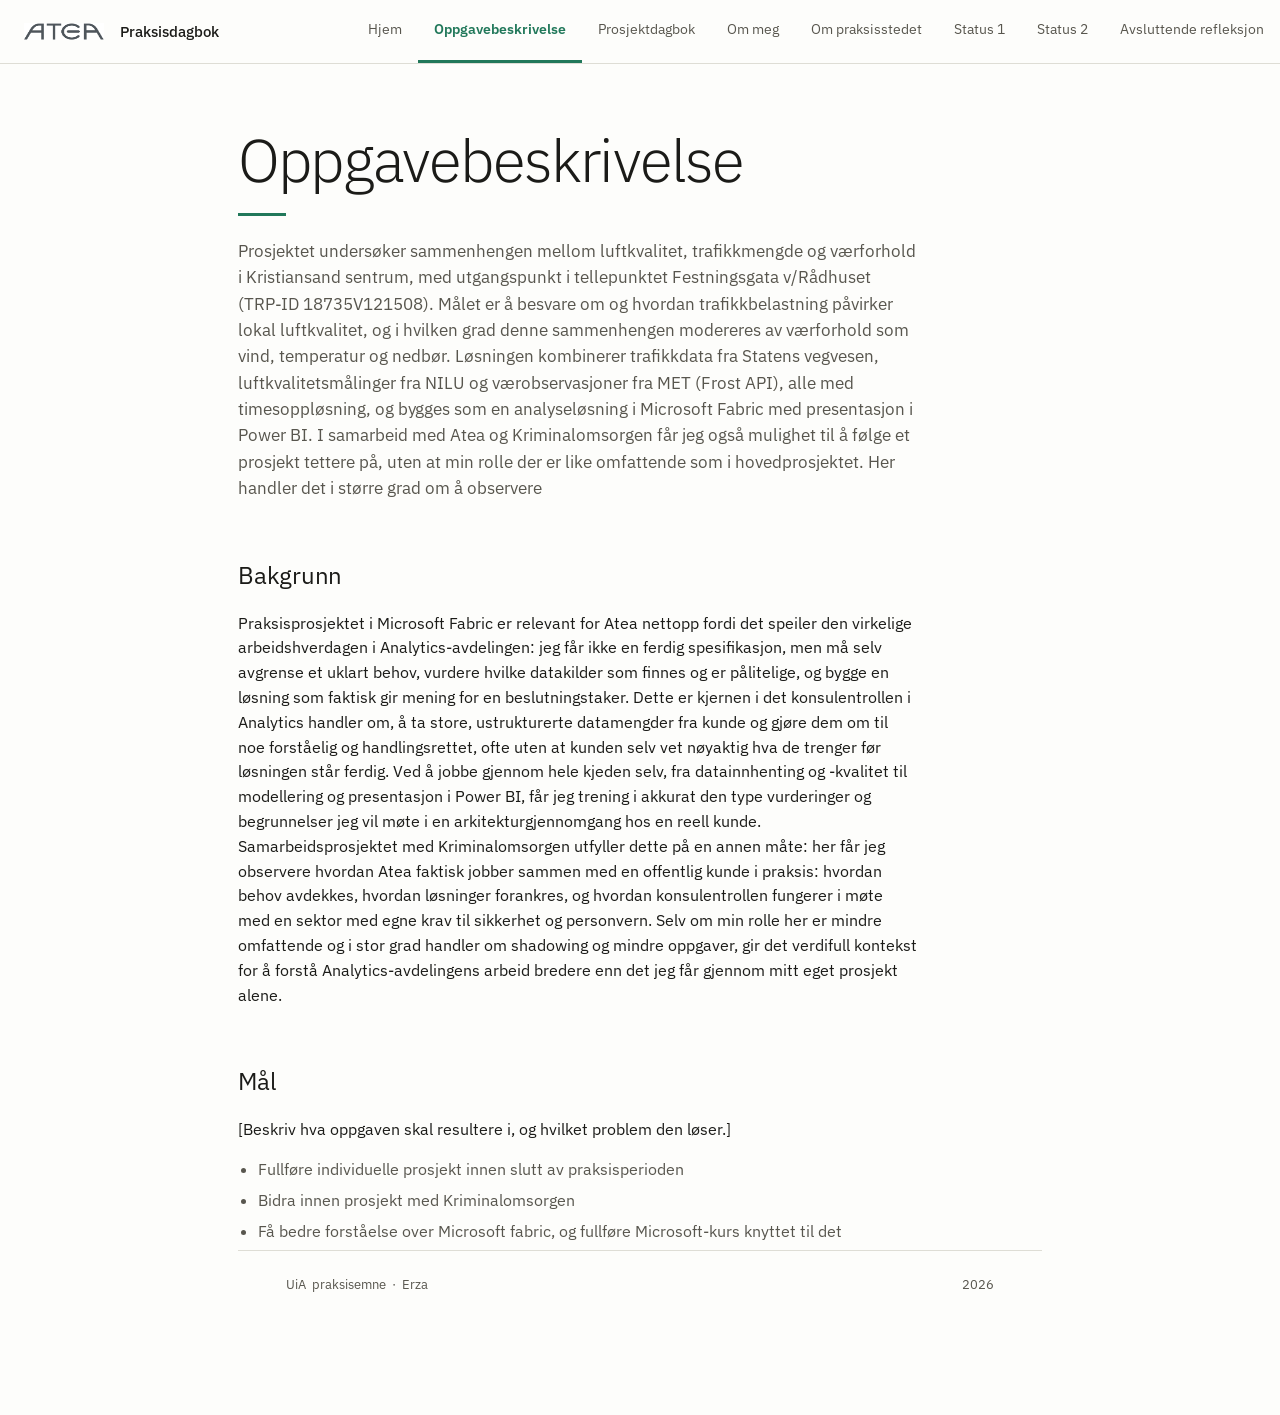
==== docs/oppgavebeskrivelse.html @ 7852bbf2 "endret til docs" ====
<head>
<meta charset="utf-8">
<meta name="viewport" content="width=device-width, initial-scale=1">
<title>Oppgavebeskrivelse – Praksisdagbok</title>
<meta name="description" content="Beskrivelse av praksisoppgaven.">
<link rel="preconnect" href="https://fonts.googleapis.com">
<link rel="preconnect" href="https://fonts.gstatic.com" crossorigin>
<link href="https://fonts.googleapis.com/css2?family=IBM+Plex+Mono:wght@400;600&family=IBM+Plex+Sans:wght@300;400;500;600&display=swap" rel="stylesheet">
<link rel="stylesheet" href="styles.css">
</head>
<body>

<a class="skip-link" href="#innhold">Hopp til innhold</a>

<header class="masthead">
  <a class="masthead__brand" href="index.html">
    <span class="masthead__mark"> <img src = atea_logo.png width="80" height="17"></span>
    <span class="masthead__title">Praksisdagbok</span>
  </a>
  <nav class="mainnav" aria-label="Hovedmeny">
    <a href="index.html">Hjem</a>
    <a href="oppgavebeskrivelse.html" aria-current="page">Oppgavebeskrivelse</a>
    <a href="prosjektdagbok.html">Prosjektdagbok</a>
    <a href="om-meg.html">Om meg</a>
    <a href="om-praksisstedet.html">Om praksisstedet</a>
    <a href="status-1.html">Status 1</a>
    <a href="status-2.html">Status 2</a>
    <a href="refleksjon.html">Avsluttende refleksjon</a>
  </nav>
</header>

<main class="content" id="innhold">
  <h1 class="page-title">Oppgavebeskrivelse</h1>
  <div class="rule"></div>
  <p class="lede">    
    
    Prosjektet undersøker sammenhengen mellom luftkvalitet, trafikkmengde og værforhold i Kristiansand sentrum, 
    med utgangspunkt i tellepunktet Festningsgata v/Rådhuset (TRP-ID 18735V121508). 
    Målet er å besvare om og hvordan trafikkbelastning påvirker lokal luftkvalitet, og i hvilken grad denne 
    sammenhengen modereres av værforhold som vind, temperatur og nedbør. Løsningen kombinerer trafikkdata fra 
    Statens vegvesen, luftkvalitetsmålinger fra NILU og værobservasjoner fra MET (Frost API), alle med 
    timesoppløsning, og bygges som en analyseløsning i Microsoft Fabric med presentasjon i Power BI. 

    I samarbeid med Atea og Kriminalomsorgen får jeg også mulighet til å følge et prosjekt tettere på, 
    uten at min rolle der er like omfattende som i hovedprosjektet. Her handler det i større grad om å observere </p>

  <h2 class="section-title">Bakgrunn</h2>
  <p>
    Praksisprosjektet i Microsoft Fabric er relevant for Atea nettopp fordi det speiler den virkelige arbeidshverdagen 
    i Analytics-avdelingen: jeg får ikke en ferdig spesifikasjon, men må selv avgrense et uklart behov, 
    vurdere hvilke datakilder som finnes og er pålitelige, og bygge en løsning som faktisk gir mening for 
    en beslutningstaker. Dette er kjernen i det konsulentrollen i Analytics handler om, å ta store, ustrukturerte
     datamengder fra kunde og gjøre dem om til noe forståelig og handlingsrettet, ofte uten at kunden selv vet 
     nøyaktig hva de trenger før løsningen står ferdig. Ved å jobbe gjennom hele kjeden selv, fra datainnhenting 
     og -kvalitet til modellering og presentasjon i Power BI, får jeg trening i akkurat den type vurderinger og 
     begrunnelser jeg vil møte i en arkitekturgjennomgang hos en reell kunde.

Samarbeidsprosjektet med Kriminalomsorgen utfyller dette på en annen måte: her får jeg observere hvordan Atea faktisk jobber 
sammen med en offentlig kunde i praksis: hvordan behov avdekkes, hvordan løsninger forankres, og hvordan 
konsulentrollen fungerer i møte med en sektor med egne krav til sikkerhet og personvern. Selv om min rolle 
her er mindre omfattende og i stor grad handler om shadowing og mindre oppgaver, gir det verdifull kontekst 
for å forstå Analytics-avdelingens arbeid bredere enn det jeg får gjennom mitt eget prosjekt alene.
  </p>

  <h2 class="section-title">Mål</h2>
  <p>[Beskriv hva oppgaven skal resultere i, og hvilket problem den løser.]</p>
  <ul class="checklist">
    <li>Fullføre individuelle prosjekt innen slutt av praksisperioden</li>
    <li>Bidra innen prosjekt med Kriminalomsorgen</li>
    <li>Få bedre forståelse over Microsoft fabric, og fullføre Microsoft-kurs knyttet til det</li>
  </ul>

  

<footer class="footer">
  <span>UiA &nbsp;praksisemne &nbsp;·&nbsp; Erza</span>
  <span>2026</span>
</footer>

</body>
</html>
---- docs/styles.css ----
/* ==========================================================================
   Praksisnettside — felles stilark
   Rolig, faglig uttrykk: skarpe hjørner, hårfine linjer i stedet for
   skygger, og monospace til metadata (datoer/labels).
   ========================================================================== */

:root{
  --steel:      #21785A;   /* primæraksent */
  --steel-dark: #144A38;   /* hover/kant */
  --steel-tint: #E6F1EA;   /* lys flate */
  --ink:        #1B1B18;   /* tekst */
  --ink-soft:   #58564E;   /* sekundærtekst */
  --line:       #DEDDD5;   /* kantlinjer */
  --line-soft:  #EDECE5;
  --paper:      #FDFDFB;
  --header-h:   64px;
}

*, *::before, *::after{ box-sizing: border-box; }

body{
  margin: 0;
  min-height: 100vh;
  display: flex;
  flex-direction: column;
  font-family: "IBM Plex Sans", system-ui, -apple-system, "Helvetica Neue", Arial, sans-serif;
  font-size: 16px;
  line-height: 1.55;
  color: var(--ink);
  background: var(--paper);
  -webkit-font-smoothing: antialiased;
}

a{ color: var(--steel); }

a:focus-visible, button:focus-visible{
  outline: 2px solid var(--steel);
  outline-offset: 2px;
}

.skip-link{
  position: absolute;
  left: -9999px;
  z-index: 100;
  padding: 12px 16px;
  background: var(--steel);
  color: #fff;
  text-decoration: none;
}
.skip-link:focus{ left: 8px; top: 8px; }

/* ---------- Toppmeny ---------- */

.masthead{
  position: sticky;
  top: 0;
  z-index: 20;
  display: flex;
  align-items: center;
  gap: 16px;
  min-height: var(--header-h);
  padding-left: 24px;
  background: var(--paper);
  border-bottom: 1px solid var(--line);
}

.masthead__brand{
  display: flex;
  align-items: center;
  gap: 16px;
  white-space: nowrap;
  text-decoration: none;
  color: inherit;
}

.masthead__mark{
  font-family: "IBM Plex Mono", ui-monospace, monospace;
  font-weight: 600;
  font-size: 1.0625rem;
  letter-spacing: 0.1em;
  color: var(--steel-dark);
}

.masthead__divider{
  width: 1px;
  height: 24px;
  background: var(--line);
}

.masthead__title{ font-weight: 500; font-size: 0.9375rem; }

.mainnav{
  margin-left: auto;
  display: flex;
  align-self: stretch;
  overflow-x: auto;
  scrollbar-width: none;
}
.mainnav::-webkit-scrollbar{ display: none; }

.mainnav a{
  display: flex;
  align-items: center;
  padding: 0 16px;
  font-size: 0.875rem;
  color: var(--ink-soft);
  text-decoration: none;
  white-space: nowrap;
  border-bottom: 3px solid transparent;
}
.mainnav a:hover{ color: var(--ink); background: var(--line-soft); }
.mainnav a[aria-current="page"]{
  color: var(--steel);
  font-weight: 600;
  border-bottom-color: var(--steel);
}

/* ---------- Innhold ---------- */

.content{
  flex: 1 0 auto;
  width: 100%;
  max-width: 900px;
  margin: 0 auto;
  padding: 64px 48px 96px;
}

.content p{ max-width: 68ch; }

.page-title{
  margin: 0;
  font-weight: 300;
  font-size: clamp(2.25rem, 6.5vw, 3.75rem);
  line-height: 1.05;
  letter-spacing: -0.03em;
}

.rule{
  width: 48px;
  height: 3px;
  margin-top: 22px;
  background: var(--steel);
}

.lede{
  margin: 22px 0 0;
  font-size: 1.0625rem;
  color: var(--ink-soft);
}

.section-title{
  margin: 56px 0 0;
  font-size: 1.5rem;
  font-weight: 400;
  letter-spacing: -0.01em;
}
.section-title + p{ margin-top: 16px; }
.section-title + .meta{ margin-top: 8px; }
.meta + p, .meta + .checklist{ margin-top: 16px; }

.meta{
  font-family: "IBM Plex Mono", ui-monospace, monospace;
  font-size: 0.8125rem;
  letter-spacing: 0.03em;
  color: var(--ink-soft);
}

.checklist{ margin: 16px 0 0; padding-left: 20px; color: var(--ink-soft); }
.checklist li{ margin-bottom: 6px; }

/* ---------- Kortrutenett (forside) ---------- */

.cards{
  display: grid;
  grid-template-columns: repeat(auto-fill, minmax(224px, 1fr));
  gap: 16px;
  margin-top: 40px;
}

.card{
  display: flex;
  flex-direction: column;
  min-height: 176px;
  padding: 24px;
  background: var(--paper);
  border: 1px solid var(--line);
  color: inherit;
  text-decoration: none;
  transition: border-color 120ms linear, background 120ms linear;
}
.card:hover{ background: var(--line-soft); border-color: var(--steel); }

.card__icon{
  display: grid;
  place-items: center;
  width: 44px;
  height: 44px;
  background: var(--steel-tint);
  color: var(--steel);
}

.card__title{ margin: 22px 0 0; font-size: 1.0625rem; font-weight: 600; }
.card__rule{ width: 24px; height: 2px; margin: 14px 0; background: var(--line); }
.card__meta{ margin: auto 0 0; font-size: 0.875rem; color: var(--ink-soft); }

/* ---------- Lenkeliste (f.eks. kontaktinfo) ---------- */

.linklist{
  list-style: none;
  margin: 24px 0 0;
  padding: 0;
  display: grid;
  gap: 12px;
}
.linklist li{ display: flex; align-items: center; gap: 12px; font-size: 0.9375rem; }
.linklist svg{ flex: none; color: var(--steel); }

/* ---------- Profil: portrett + nøkkelinfo ---------- */

.profile{
  display: grid;
  grid-template-columns: 220px minmax(0, 1fr);
  gap: 40px;
  align-items: start;
  margin-top: 32px;
}

.profile__photo{
  width: 100%;
  aspect-ratio: 4 / 5;
  object-fit: cover;
  border: 1px solid var(--line);
  display: block;
  background: var(--steel-tint);
}

.profile p:first-child{ margin-top: 0; }

.infolist{
  list-style: none;
  margin: 0;
  padding: 0;
  display: grid;
  gap: 16px;
}

.infolist .label{
  font-family: "IBM Plex Mono", ui-monospace, monospace;
  font-size: 0.75rem;
  letter-spacing: 0.08em;
  text-transform: uppercase;
  color: var(--ink-soft);
  margin: 0 0 4px;
}

.infolist .value{
  font-size: 0.9375rem;
  font-weight: 500;
  padding-bottom: 6px;
  border-bottom: 1px solid var(--line-soft);
}

@media (max-width: 700px){
  .profile{ grid-template-columns: 1fr; gap: 20px; }
  .profile__photo{ max-width: 220px; }
}

/* ---------- Signaturfelt ---------- */

.signoff{
  margin-top: 64px;
  padding-top: 32px;
  border-top: 1px solid var(--line);
  display: flex;
  flex-wrap: wrap;
  gap: 32px;
}

.sig-block{ flex: 1; min-width: 200px; }
.sig-line{ border-bottom: 1px solid var(--ink); height: 34px; }
.sig-caption{
  font-family: "IBM Plex Mono", ui-monospace, monospace;
  font-size: 0.75rem;
  letter-spacing: 0.08em;
  text-transform: uppercase;
  color: var(--ink-soft);
  margin-top: 8px;
}

/* ---------- Bunntekst ---------- */

.footer{
  flex: none;
  display: flex;
  flex-wrap: wrap;
  justify-content: space-between;
  gap: 16px;
  padding: 24px 48px;
  border-top: 1px solid var(--line);
  font-size: 0.8125rem;
  color: var(--ink-soft);
}

/* ---------- Mobil ---------- */

@media (max-width: 900px){
  .masthead{ flex-wrap: wrap; padding: 12px 16px 0; gap: 12px; }
  .mainnav{ margin-left: 0; width: 100%; order: 2; border-top: 1px solid var(--line); }
  .mainnav a{ padding: 12px; }
  .content{ padding: 40px 24px 72px; }
  .footer{ padding: 24px; }
}

@media (prefers-reduced-motion: reduce){
  * { transition: none !important; animation: none !important; }
}
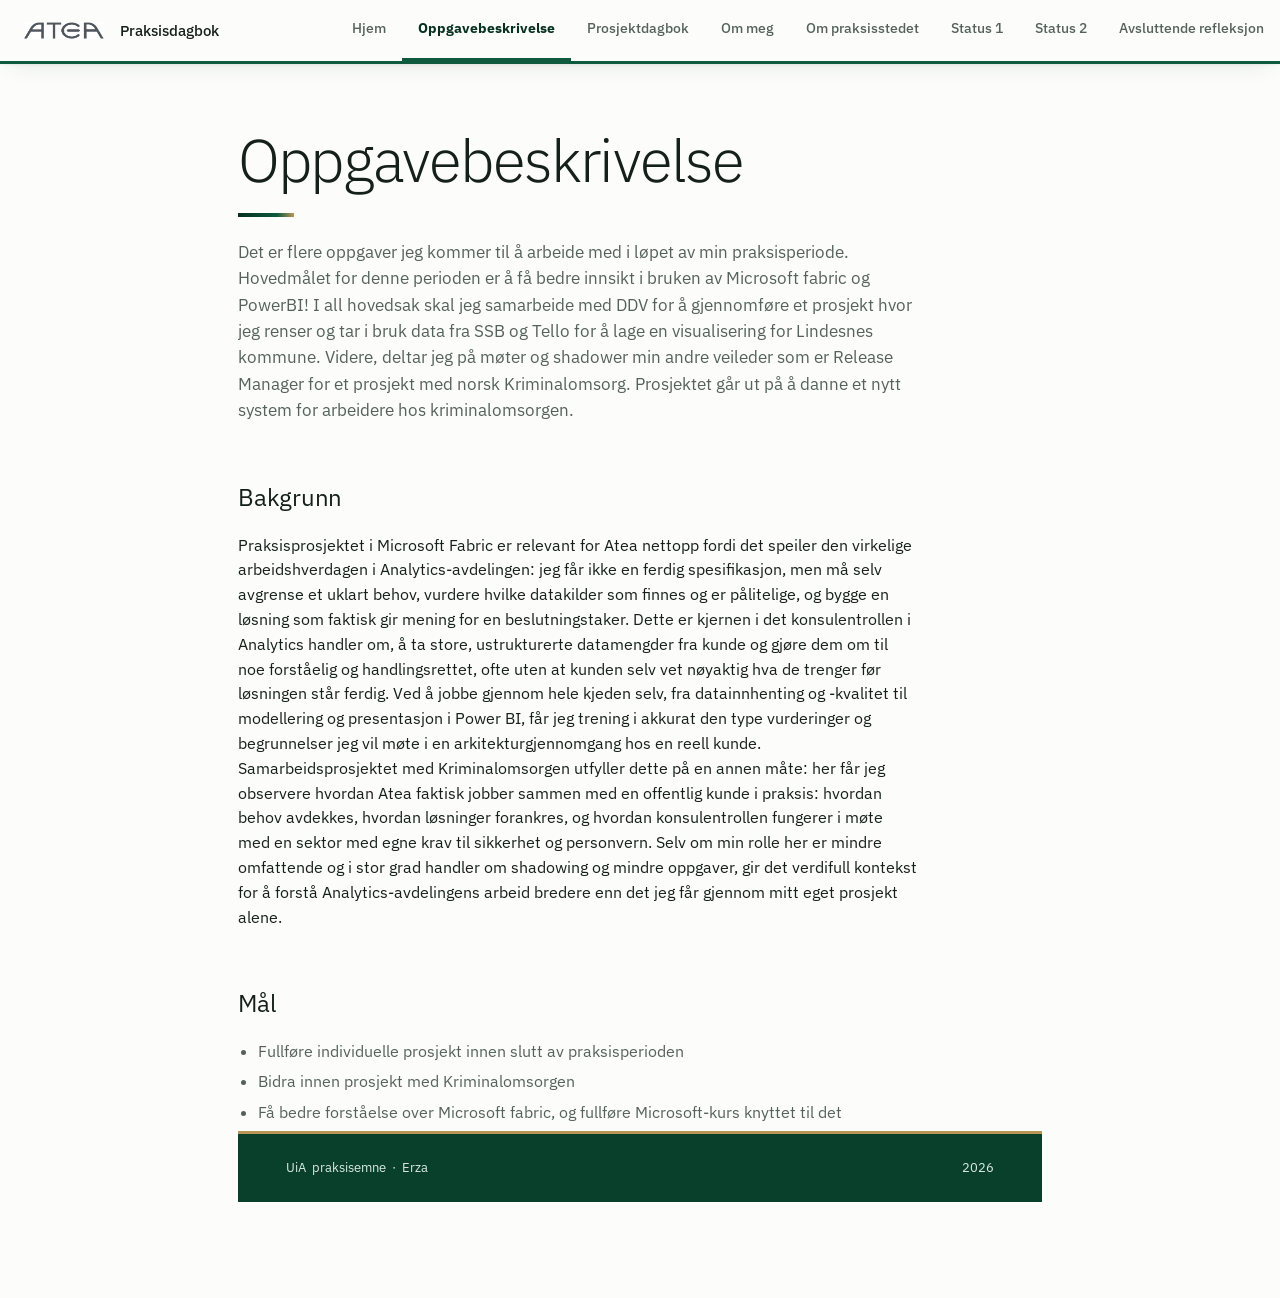
==== commit 25bd15d2: "Merge pull request #6 from erzamalici/design/dype-gronnfarger Design/dype gronnfarger" ====
--- a/docs/oppgavebeskrivelse.html
+++ b/docs/oppgavebeskrivelse.html
@@ -33,16 +33,14 @@
   <h1 class="page-title">Oppgavebeskrivelse</h1>
   <div class="rule"></div>
   <p class="lede">    
-    
-    Prosjektet undersøker sammenhengen mellom luftkvalitet, trafikkmengde og værforhold i Kristiansand sentrum, 
-    med utgangspunkt i tellepunktet Festningsgata v/Rådhuset (TRP-ID 18735V121508). 
-    Målet er å besvare om og hvordan trafikkbelastning påvirker lokal luftkvalitet, og i hvilken grad denne 
-    sammenhengen modereres av værforhold som vind, temperatur og nedbør. Løsningen kombinerer trafikkdata fra 
-    Statens vegvesen, luftkvalitetsmålinger fra NILU og værobservasjoner fra MET (Frost API), alle med 
-    timesoppløsning, og bygges som en analyseløsning i Microsoft Fabric med presentasjon i Power BI. 
+    Det er flere oppgaver jeg kommer til å arbeide med i løpet av min praksisperiode. 
+    Hovedmålet for denne perioden er å få bedre innsikt i bruken av Microsoft fabric og PowerBI!
+    I all hovedsak skal jeg samarbeide med DDV for å gjennomføre et prosjekt hvor jeg renser og tar i bruk 
+    data fra SSB og Tello for å lage en visualisering for Lindesnes kommune. Videre, deltar jeg på møter og shadower
+    min andre veileder som er Release Manager for et prosjekt med norsk Kriminalomsorg. Prosjektet går ut på å danne et nytt system
+    for arbeidere hos kriminalomsorgen. 
 
-    I samarbeid med Atea og Kriminalomsorgen får jeg også mulighet til å følge et prosjekt tettere på, 
-    uten at min rolle der er like omfattende som i hovedprosjektet. Her handler det i større grad om å observere </p>
+</p>
 
   <h2 class="section-title">Bakgrunn</h2>
   <p>
@@ -63,7 +61,6 @@
   </p>
 
   <h2 class="section-title">Mål</h2>
-  <p>[Beskriv hva oppgaven skal resultere i, og hvilket problem den løser.]</p>
   <ul class="checklist">
     <li>Fullføre individuelle prosjekt innen slutt av praksisperioden</li>
     <li>Bidra innen prosjekt med Kriminalomsorgen</li>
--- a/docs/styles.css
+++ b/docs/styles.css
@@ -1,18 +1,18 @@
-/* ==========================================================================
-   Praksisnettside — felles stilark
-   Rolig, faglig uttrykk: skarpe hjørner, hårfine linjer i stedet for
-   skygger, og monospace til metadata (datoer/labels).
-   ========================================================================== */
+
 
 :root{
-  --steel:      #21785A;   /* primæraksent */
-  --steel-dark: #144A38;   /* hover/kant */
-  --steel-tint: #E6F1EA;   /* lys flate */
-  --ink:        #1B1B18;   /* tekst */
-  --ink-soft:   #58564E;   /* sekundærtekst */
-  --line:       #DEDDD5;   /* kantlinjer */
-  --line-soft:  #EDECE5;
-  --paper:      #FDFDFB;
+  --steel:      #0E5A3F;   
+  --steel-dark: #06301F;  
+  --steel-deep: #08402C;   
+  --steel-tint: #E4EFE8;   
+  --gold:       #B99655;   
+  --ink:        #16201B;   
+  --ink-soft:   #55625B;   
+  --line:       #DAE2DC;  
+  --line-soft:  #EEF3EF;
+  --paper:      #FCFDFB;
+  --shadow:     0 1px 2px rgba(6, 48, 31, 0.06), 0 8px 24px -12px rgba(6, 48, 31, 0.18);
+  --shadow-lg:  0 4px 10px rgba(6, 48, 31, 0.08), 0 20px 40px -18px rgba(6, 48, 31, 0.28);
   --header-h:   64px;
 }
 
@@ -49,7 +49,7 @@
 }
 .skip-link:focus{ left: 8px; top: 8px; }
 
-/* ---------- Toppmeny ---------- */
+/*toppmeny*/
 
 .masthead{
   position: sticky;
@@ -61,7 +61,8 @@
   min-height: var(--header-h);
   padding-left: 24px;
   background: var(--paper);
-  border-bottom: 1px solid var(--line);
+  border-bottom: 3px solid var(--steel);
+  box-shadow: var(--shadow);
 }
 
 .masthead__brand{
@@ -103,19 +104,21 @@
   align-items: center;
   padding: 0 16px;
   font-size: 0.875rem;
+  font-weight: 500;
   color: var(--ink-soft);
   text-decoration: none;
   white-space: nowrap;
   border-bottom: 3px solid transparent;
-}
-.mainnav a:hover{ color: var(--ink); background: var(--line-soft); }
+  transition: color 120ms linear, background 120ms linear, border-color 120ms linear;
+}
+.mainnav a:hover{ color: var(--steel-dark); background: var(--steel-tint); }
 .mainnav a[aria-current="page"]{
-  color: var(--steel);
-  font-weight: 600;
+  color: var(--steel-dark);
+  font-weight: 700;
   border-bottom-color: var(--steel);
 }
 
-/* ---------- Innhold ---------- */
+/*Innhold*/
 
 .content{
   flex: 1 0 auto;
@@ -136,10 +139,10 @@
 }
 
 .rule{
-  width: 48px;
-  height: 3px;
+  width: 56px;
+  height: 4px;
   margin-top: 22px;
-  background: var(--steel);
+  background: linear-gradient(90deg, var(--steel-dark), var(--steel) 70%, var(--gold));
 }
 
 .lede{
@@ -168,7 +171,7 @@
 .checklist{ margin: 16px 0 0; padding-left: 20px; color: var(--ink-soft); }
 .checklist li{ margin-bottom: 6px; }
 
-/* ---------- Kortrutenett (forside) ---------- */
+
 
 .cards{
   display: grid;
@@ -184,26 +187,33 @@
   padding: 24px;
   background: var(--paper);
   border: 1px solid var(--line);
+  border-top: 3px solid transparent;
   color: inherit;
   text-decoration: none;
-  transition: border-color 120ms linear, background 120ms linear;
-}
-.card:hover{ background: var(--line-soft); border-color: var(--steel); }
+  box-shadow: var(--shadow);
+  transition: border-color 160ms ease, box-shadow 160ms ease, transform 160ms ease;
+}
+.card:hover{
+  border-color: var(--steel);
+  border-top-color: var(--steel);
+  box-shadow: var(--shadow-lg);
+  transform: translateY(-3px);
+}
 
 .card__icon{
   display: grid;
   place-items: center;
   width: 44px;
   height: 44px;
-  background: var(--steel-tint);
-  color: var(--steel);
+  background: var(--steel-deep);
+  color: #EAF3ED;
 }
 
 .card__title{ margin: 22px 0 0; font-size: 1.0625rem; font-weight: 600; }
 .card__rule{ width: 24px; height: 2px; margin: 14px 0; background: var(--line); }
 .card__meta{ margin: auto 0 0; font-size: 0.875rem; color: var(--ink-soft); }
 
-/* ---------- Lenkeliste (f.eks. kontaktinfo) ---------- */
+
 
 .linklist{
   list-style: none;
@@ -215,7 +225,7 @@
 .linklist li{ display: flex; align-items: center; gap: 12px; font-size: 0.9375rem; }
 .linklist svg{ flex: none; color: var(--steel); }
 
-/* ---------- Profil: portrett + nøkkelinfo ---------- */
+
 
 .profile{
   display: grid;
@@ -232,6 +242,7 @@
   border: 1px solid var(--line);
   display: block;
   background: var(--steel-tint);
+  box-shadow: var(--shadow);
 }
 
 .profile p:first-child{ margin-top: 0; }
@@ -265,7 +276,7 @@
   .profile__photo{ max-width: 220px; }
 }
 
-/* ---------- Signaturfelt ---------- */
+
 
 .signoff{
   margin-top: 64px;
@@ -287,7 +298,6 @@
   margin-top: 8px;
 }
 
-/* ---------- Bunntekst ---------- */
 
 .footer{
   flex: none;
@@ -296,12 +306,13 @@
   justify-content: space-between;
   gap: 16px;
   padding: 24px 48px;
-  border-top: 1px solid var(--line);
+  background: var(--steel-deep);
+  border-top: 3px solid var(--gold);
   font-size: 0.8125rem;
-  color: var(--ink-soft);
-}
-
-/* ---------- Mobil ---------- */
+  color: #DDE9E1;
+}
+
+
 
 @media (max-width: 900px){
   .masthead{ flex-wrap: wrap; padding: 12px 16px 0; gap: 12px; }
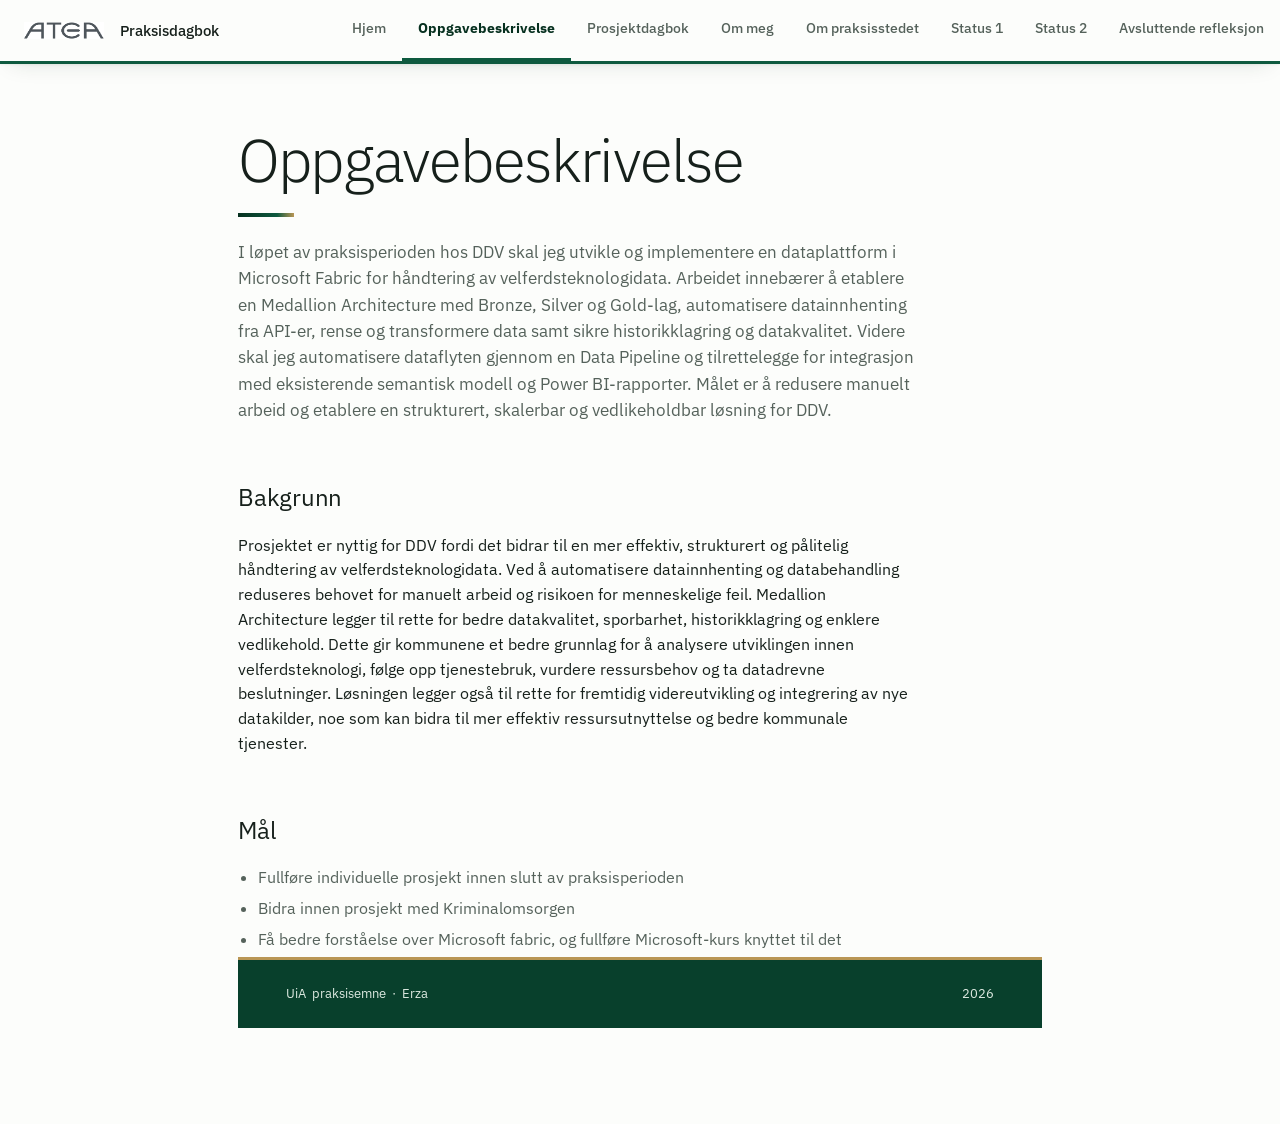
==== commit 67f70504: "forbedring av oppgavebeskrivelse" ====
--- a/docs/oppgavebeskrivelse.html
+++ b/docs/oppgavebeskrivelse.html
@@ -33,31 +33,29 @@
   <h1 class="page-title">Oppgavebeskrivelse</h1>
   <div class="rule"></div>
   <p class="lede">    
-    Det er flere oppgaver jeg kommer til å arbeide med i løpet av min praksisperiode. 
-    Hovedmålet for denne perioden er å få bedre innsikt i bruken av Microsoft fabric og PowerBI!
-    I all hovedsak skal jeg samarbeide med DDV for å gjennomføre et prosjekt hvor jeg renser og tar i bruk 
-    data fra SSB og Tello for å lage en visualisering for Lindesnes kommune. Videre, deltar jeg på møter og shadower
-    min andre veileder som er Release Manager for et prosjekt med norsk Kriminalomsorg. Prosjektet går ut på å danne et nytt system
-    for arbeidere hos kriminalomsorgen. 
+    I løpet av praksisperioden hos DDV skal jeg utvikle og implementere en 
+    dataplattform i Microsoft Fabric for håndtering av velferdsteknologidata. 
+    Arbeidet innebærer å etablere en Medallion Architecture med Bronze, Silver og 
+    Gold-lag, automatisere datainnhenting fra API-er, rense og transformere data samt 
+    sikre historikklagring og datakvalitet. Videre skal jeg automatisere dataflyten 
+    gjennom en Data Pipeline og tilrettelegge for integrasjon med eksisterende semantisk 
+    modell og Power BI-rapporter. Målet er å redusere manuelt arbeid og etablere en strukturert, 
+    skalerbar og vedlikeholdbar løsning for DDV.
 
 </p>
 
   <h2 class="section-title">Bakgrunn</h2>
   <p>
-    Praksisprosjektet i Microsoft Fabric er relevant for Atea nettopp fordi det speiler den virkelige arbeidshverdagen 
-    i Analytics-avdelingen: jeg får ikke en ferdig spesifikasjon, men må selv avgrense et uklart behov, 
-    vurdere hvilke datakilder som finnes og er pålitelige, og bygge en løsning som faktisk gir mening for 
-    en beslutningstaker. Dette er kjernen i det konsulentrollen i Analytics handler om, å ta store, ustrukturerte
-     datamengder fra kunde og gjøre dem om til noe forståelig og handlingsrettet, ofte uten at kunden selv vet 
-     nøyaktig hva de trenger før løsningen står ferdig. Ved å jobbe gjennom hele kjeden selv, fra datainnhenting 
-     og -kvalitet til modellering og presentasjon i Power BI, får jeg trening i akkurat den type vurderinger og 
-     begrunnelser jeg vil møte i en arkitekturgjennomgang hos en reell kunde.
+    Prosjektet er nyttig for DDV fordi det bidrar til en mer effektiv, 
+    strukturert og pålitelig håndtering av velferdsteknologidata. Ved å automatisere 
+    datainnhenting og databehandling reduseres behovet for manuelt arbeid og risikoen for 
+    menneskelige feil. Medallion Architecture legger til rette for bedre datakvalitet, 
+    sporbarhet, historikklagring og enklere vedlikehold. Dette gir kommunene et bedre grunnlag 
+    for å analysere utviklingen innen velferdsteknologi, følge opp tjenestebruk, vurdere 
+    ressursbehov og ta datadrevne beslutninger. Løsningen legger også til rette for fremtidig 
+    videreutvikling og integrering av nye datakilder, noe som kan bidra til mer effektiv 
+    ressursutnyttelse og bedre kommunale tjenester.
 
-Samarbeidsprosjektet med Kriminalomsorgen utfyller dette på en annen måte: her får jeg observere hvordan Atea faktisk jobber 
-sammen med en offentlig kunde i praksis: hvordan behov avdekkes, hvordan løsninger forankres, og hvordan 
-konsulentrollen fungerer i møte med en sektor med egne krav til sikkerhet og personvern. Selv om min rolle 
-her er mindre omfattende og i stor grad handler om shadowing og mindre oppgaver, gir det verdifull kontekst 
-for å forstå Analytics-avdelingens arbeid bredere enn det jeg får gjennom mitt eget prosjekt alene.
   </p>
 
   <h2 class="section-title">Mål</h2>
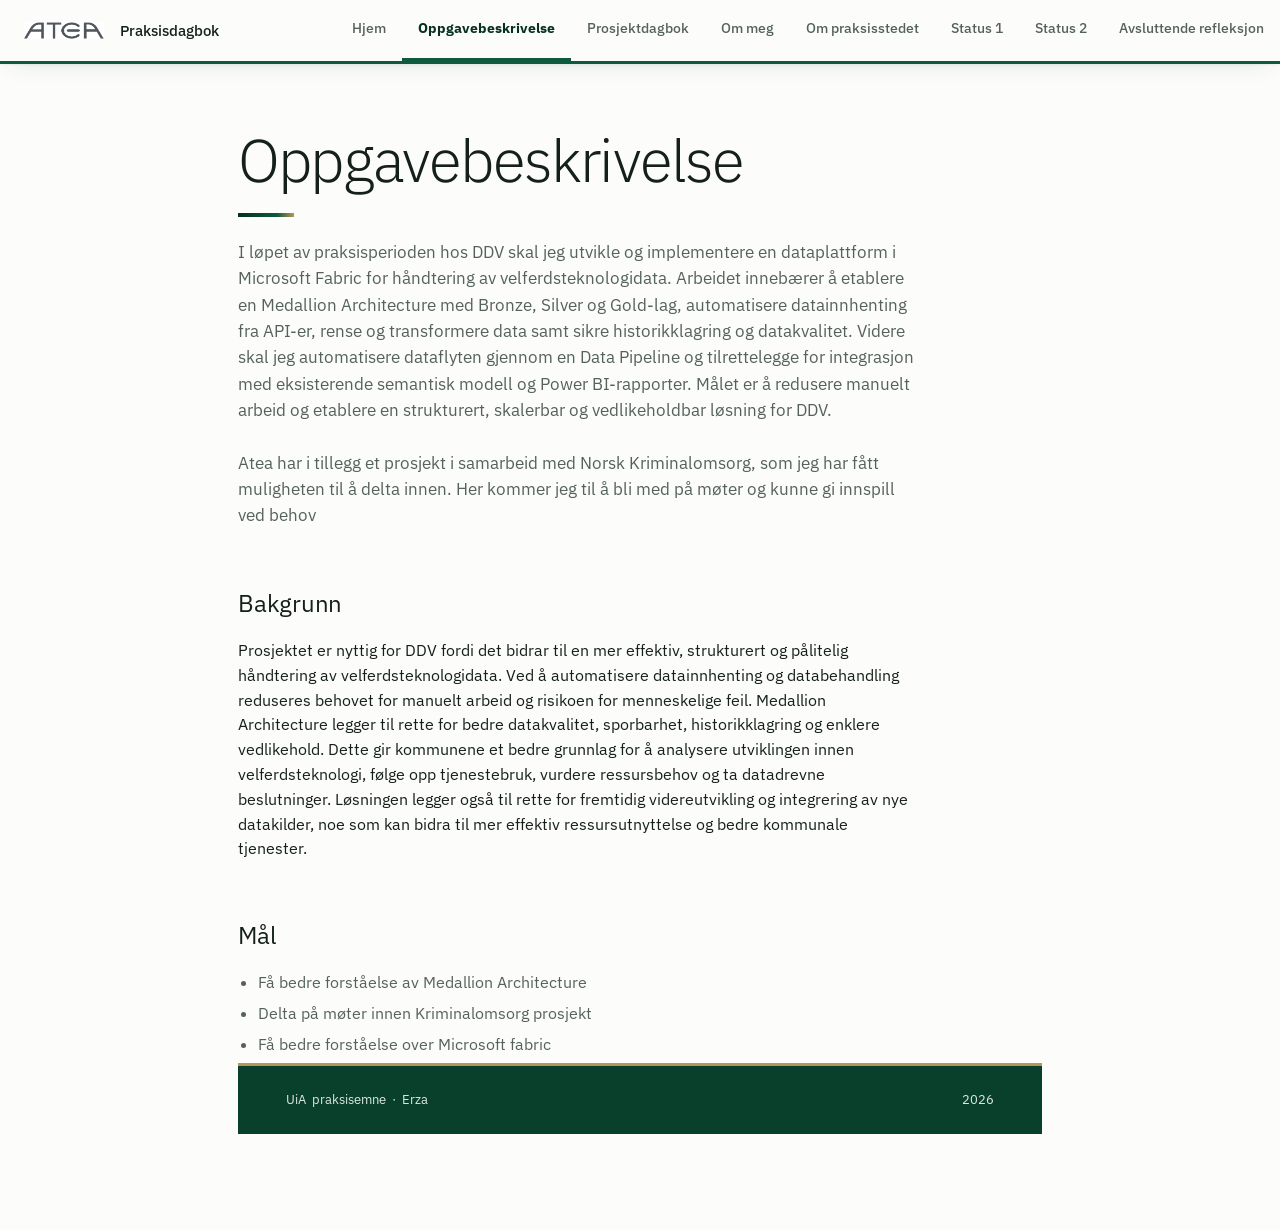
==== commit 74442c7b: "forbedring av oppgavebeskrivelse" ====
--- a/docs/oppgavebeskrivelse.html
+++ b/docs/oppgavebeskrivelse.html
@@ -41,6 +41,10 @@
     gjennom en Data Pipeline og tilrettelegge for integrasjon med eksisterende semantisk 
     modell og Power BI-rapporter. Målet er å redusere manuelt arbeid og etablere en strukturert, 
     skalerbar og vedlikeholdbar løsning for DDV.
+<br>
+<br>
+    Atea har i tillegg et prosjekt i samarbeid med Norsk Kriminalomsorg, som jeg har fått muligheten
+    til å delta innen. Her kommer jeg til å bli med på møter og kunne gi innspill ved behov
 
 </p>
 
@@ -60,9 +64,9 @@
 
   <h2 class="section-title">Mål</h2>
   <ul class="checklist">
-    <li>Fullføre individuelle prosjekt innen slutt av praksisperioden</li>
-    <li>Bidra innen prosjekt med Kriminalomsorgen</li>
-    <li>Få bedre forståelse over Microsoft fabric, og fullføre Microsoft-kurs knyttet til det</li>
+    <li>Få bedre forståelse av Medallion Architecture</li>
+    <li>Delta på møter innen Kriminalomsorg prosjekt</li>
+    <li>Få bedre forståelse over Microsoft fabric</li>
   </ul>
 
   
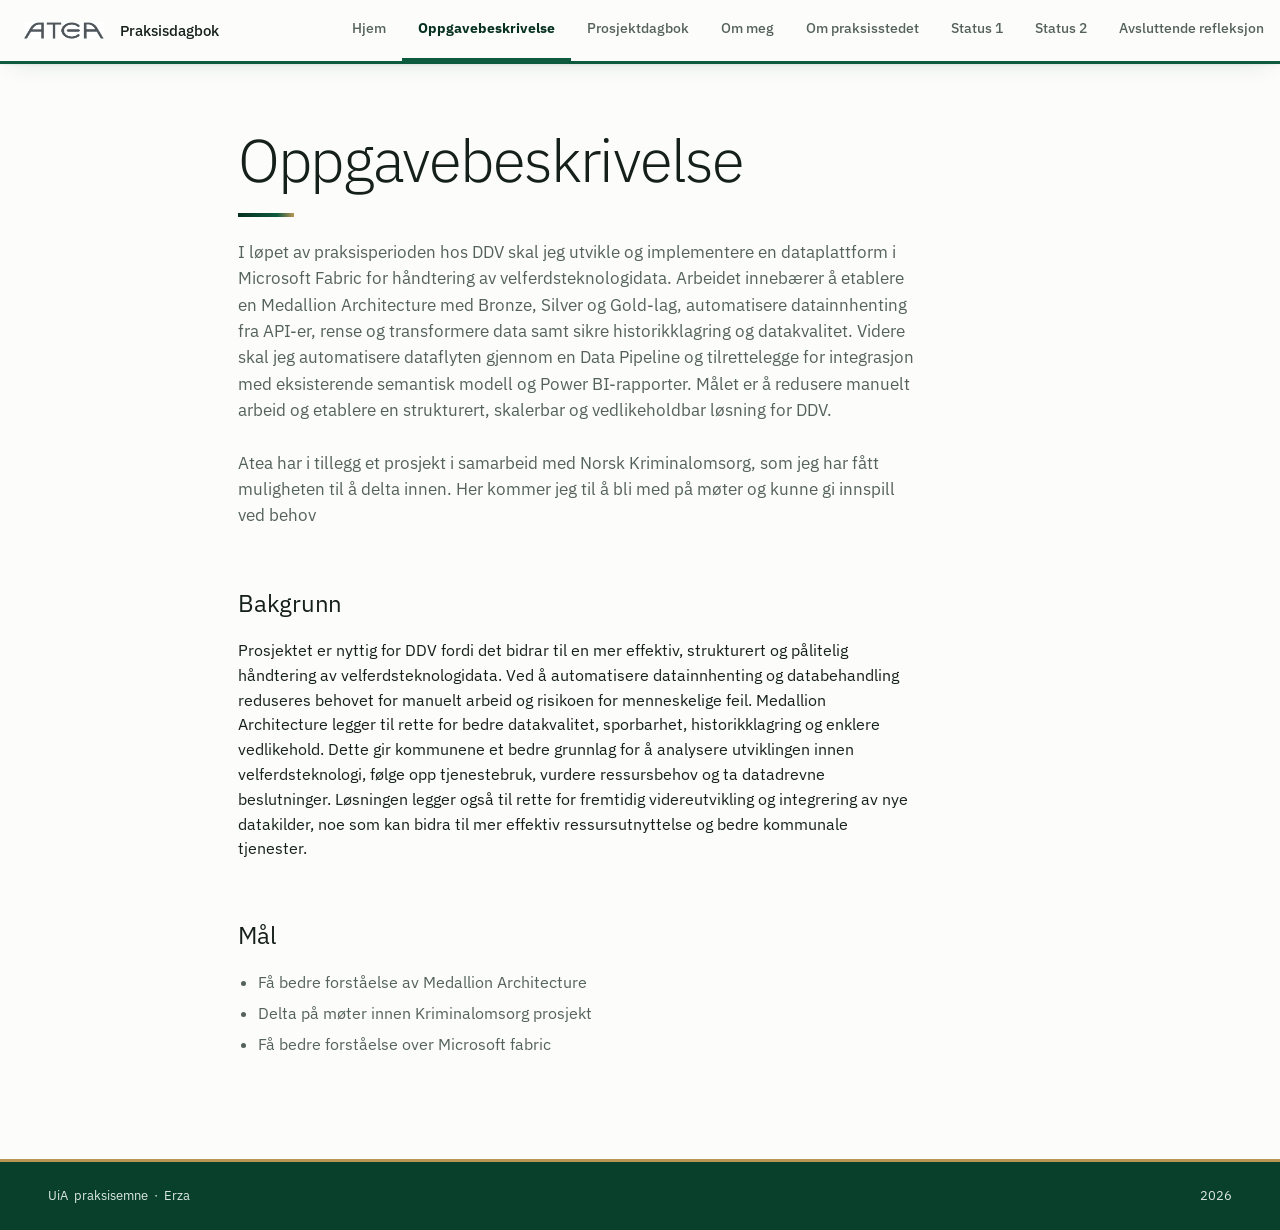
==== commit 5d9e1ce7: "fikset på bunen av siden" ====
--- a/docs/oppgavebeskrivelse.html
+++ b/docs/oppgavebeskrivelse.html
@@ -69,8 +69,8 @@
     <li>Få bedre forståelse over Microsoft fabric</li>
   </ul>
 
+</main>
   
-
 <footer class="footer">
   <span>UiA &nbsp;praksisemne &nbsp;·&nbsp; Erza</span>
   <span>2026</span>
